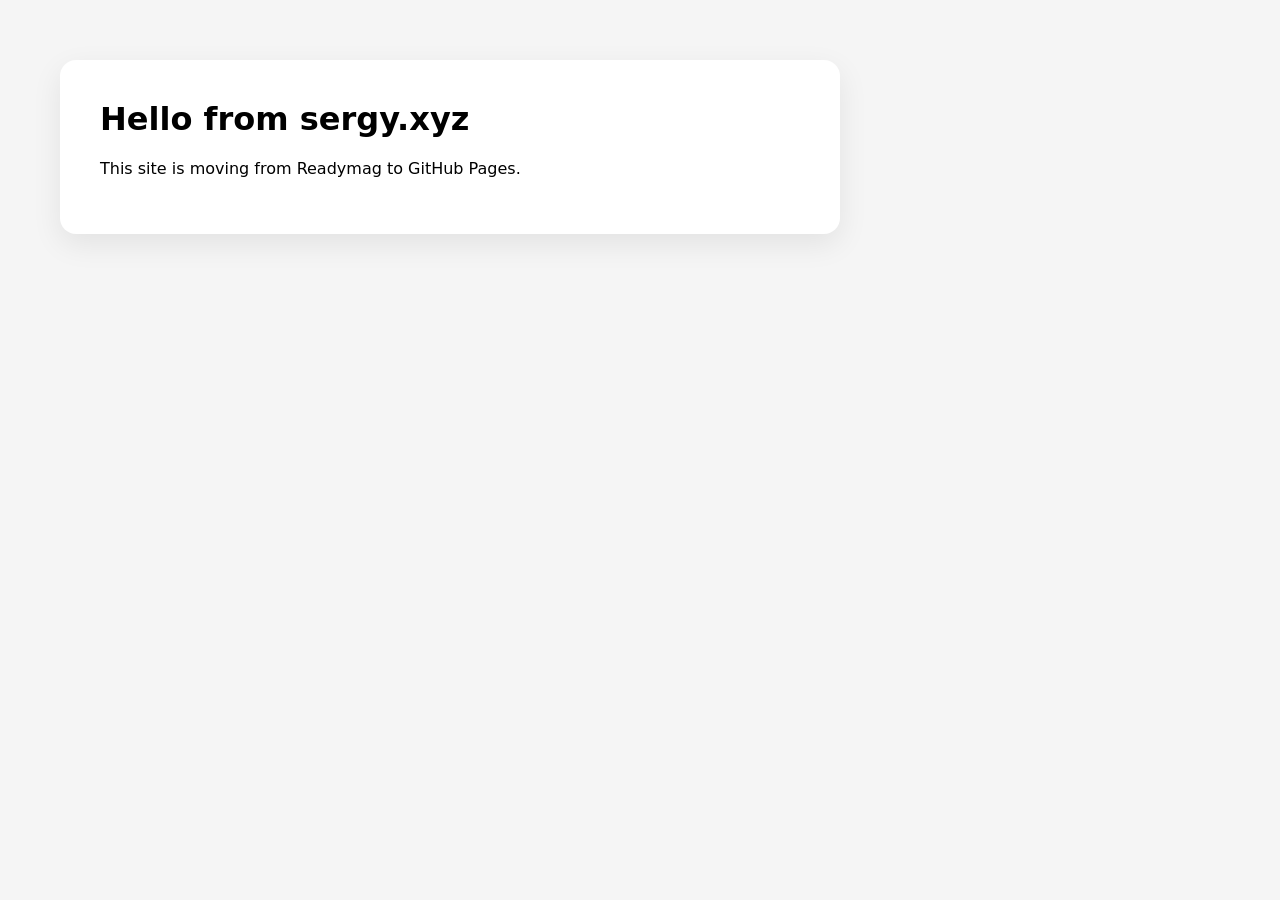
==== index.html @ a9dfe098 "Create index.html Start point" ====
<!doctype html>
<html lang="en">
<head>
  <meta charset="utf-8">
  <meta name="viewport" content="width=device-width, initial-scale=1">
  <title>sergy.xyz</title>
  <style>
    body {
      font-family: system-ui, -apple-system, Segoe UI, Roboto, Arial;
      margin: 0;
      padding: 60px;
      background: #f5f5f5;
    }
    .card {
      max-width: 700px;
      background: white;
      padding: 40px;
      border-radius: 16px;
      box-shadow: 0 10px 30px rgba(0,0,0,.08);
    }
    h1 { margin-top: 0; }
  </style>
</head>
<body>
  <div class="card">
    <h1>Hello from sergy.xyz</h1>
    <p>This site is moving from Readymag to GitHub Pages.</p>
  </div>
</body>
</html>
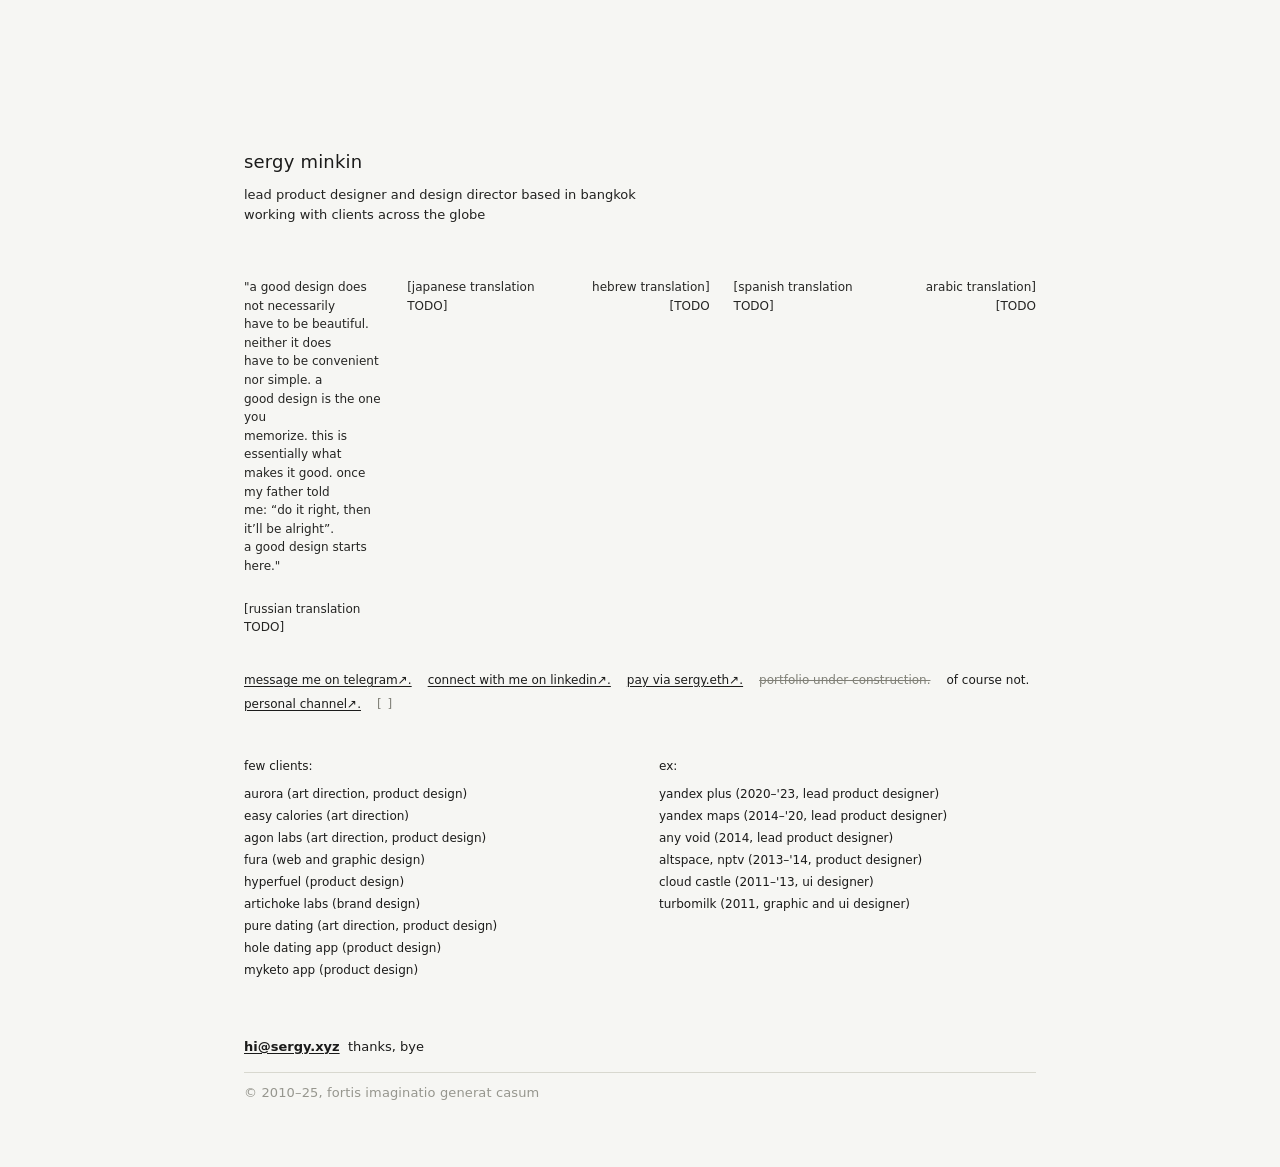
==== commit 2cf75c42: "You are a coding agent. Build a clean, static, single-page website (no frameworks) that recreates th" ====
--- a/index.html
+++ b/index.html
@@ -4,27 +4,108 @@
   <meta charset="utf-8">
   <meta name="viewport" content="width=device-width, initial-scale=1">
   <title>sergy.xyz</title>
-  <style>
-    body {
-      font-family: system-ui, -apple-system, Segoe UI, Roboto, Arial;
-      margin: 0;
-      padding: 60px;
-      background: #f5f5f5;
-    }
-    .card {
-      max-width: 700px;
-      background: white;
-      padding: 40px;
-      border-radius: 16px;
-      box-shadow: 0 10px 30px rgba(0,0,0,.08);
-    }
-    h1 { margin-top: 0; }
-  </style>
+  <meta name="description" content="Sergy Minkin — lead product designer and design director based in Bangkok.">
+  <link rel="stylesheet" href="styles.css">
 </head>
 <body>
-  <div class="card">
-    <h1>Hello from sergy.xyz</h1>
-    <p>This site is moving from Readymag to GitHub Pages.</p>
-  </div>
+  <main class="page">
+    <header class="intro" aria-label="Introduction">
+      <h1>sergy minkin</h1>
+      <p>lead product designer and design director based in bangkok</p>
+      <p>working with clients across the globe</p>
+    </header>
+
+    <section class="quotes" aria-label="Design statement in multiple languages">
+      <article class="quote" lang="en">
+        <h2 class="sr-only">English</h2>
+        <p>"a good design does not necessarily<br>
+        have to be beautiful. neither it does<br>
+        have to be convenient nor simple. a<br>
+        good design is the one you<br>
+        memorize. this is essentially what<br>
+        makes it good. once my father told<br>
+        me: “do it right, then it’ll be alright”.<br>
+        a good design starts here."</p>
+      </article>
+
+      <article class="quote" lang="ja">
+        <h2 class="sr-only">Japanese</h2>
+        <!-- TODO: replace with extracted Japanese translation from Readymag page -->
+        <p>[japanese translation TODO]</p>
+      </article>
+
+      <article class="quote" lang="he" dir="rtl">
+        <h2 class="sr-only">Hebrew</h2>
+        <!-- TODO: replace with extracted Hebrew translation from Readymag page -->
+        <p>[hebrew translation TODO]</p>
+      </article>
+
+      <article class="quote" lang="es">
+        <h2 class="sr-only">Spanish</h2>
+        <!-- TODO: replace with extracted Spanish translation from Readymag page -->
+        <p>[spanish translation TODO]</p>
+      </article>
+
+      <article class="quote" lang="ar" dir="rtl">
+        <h2 class="sr-only">Arabic</h2>
+        <!-- TODO: replace with extracted Arabic translation from Readymag page -->
+        <p>[arabic translation TODO]</p>
+      </article>
+
+      <article class="quote" lang="ru">
+        <h2 class="sr-only">Russian</h2>
+        <!-- TODO: replace with extracted Russian translation from Readymag page -->
+        <p>[russian translation TODO]</p>
+      </article>
+    </section>
+
+    <nav class="links" aria-label="External links">
+      <!-- TODO: replace # with the real Telegram URL -->
+      <a href="#">message me on telegram↗.</a>
+      <!-- TODO: replace # with the real LinkedIn URL -->
+      <a href="#">connect with me on linkedin↗.</a>
+      <!-- TODO: replace # with the real wallet/payment URL -->
+      <a href="#">pay via sergy.eth↗.</a>
+      <span class="muted"><s>portfolio under construction.</s></span>
+      <span>of course not.</span>
+      <!-- TODO: replace # with the real personal channel URL -->
+      <a href="#">personal channel↗.</a>
+      <span class="placeholder" aria-hidden="true">[ ]</span>
+    </nav>
+
+    <section class="clients" aria-label="Client history">
+      <article>
+        <h2>few clients:</h2>
+        <ul>
+          <li>aurora (art direction, product design)</li>
+          <li>easy calories (art direction)</li>
+          <li>agon labs (art direction, product design)</li>
+          <li>fura (web and graphic design)</li>
+          <li>hyperfuel (product design)</li>
+          <li>artichoke labs (brand design)</li>
+          <li>pure dating (art direction, product design)</li>
+          <li>hole dating app (product design)</li>
+          <li>myketo app (product design)</li>
+        </ul>
+      </article>
+
+      <article>
+        <h2>ex:</h2>
+        <ul>
+          <li>yandex plus (2020–'23, lead product designer)</li>
+          <li>yandex maps (2014–'20, lead product designer)</li>
+          <li>any void (2014, lead product designer)</li>
+          <li>altspace, nptv (2013–'14, product designer)</li>
+          <li>cloud castle (2011–'13, ui designer)</li>
+          <li>turbomilk (2011, graphic and ui designer)</li>
+        </ul>
+      </article>
+    </section>
+
+    <footer class="footer">
+      <p><a class="email" href="mailto:hi@sergy.xyz">hi@sergy.xyz</a> &nbsp;thanks, bye</p>
+      <p class="copyright">© 2010–25, fortis imaginatio generat casum</p>
+    </footer>
+  </main>
 </body>
 </html>
--- a/styles.css
+++ b/styles.css
@@ -0,0 +1,176 @@
+:root {
+  --bg: #f6f6f3;
+  --text: #1b1b1a;
+  --muted: #808077;
+  --line: #d8d8cf;
+}
+
+* {
+  box-sizing: border-box;
+}
+
+html,
+body {
+  margin: 0;
+  padding: 0;
+}
+
+body {
+  font-family: system-ui, -apple-system, "Segoe UI", Roboto, Arial, sans-serif;
+  background: var(--bg);
+  color: var(--text);
+  font-size: 13px;
+  line-height: 1.5;
+  text-rendering: optimizeLegibility;
+}
+
+.page {
+  max-width: 840px;
+  margin: 0 auto;
+  padding: 148px 24px 64px;
+}
+
+.intro {
+  margin-bottom: 54px;
+}
+
+h1,
+h2,
+p,
+ul {
+  margin: 0;
+}
+
+h1 {
+  font-size: 18px;
+  font-weight: 500;
+  letter-spacing: 0.01em;
+  margin-bottom: 10px;
+}
+
+.intro p {
+  font-size: 13px;
+  color: #222220;
+}
+
+.quotes {
+  display: grid;
+  grid-template-columns: repeat(auto-fit, minmax(120px, 1fr));
+  gap: 24px;
+  margin-bottom: 34px;
+}
+
+.quote p {
+  font-size: 12px;
+  line-height: 1.55;
+  color: #252523;
+}
+
+.links {
+  display: flex;
+  flex-wrap: wrap;
+  gap: 6px 16px;
+  margin-bottom: 44px;
+  font-size: 12px;
+}
+
+.links a,
+.footer a {
+  color: inherit;
+  text-decoration: underline;
+  text-underline-offset: 2px;
+}
+
+.links a:hover,
+.footer a:hover {
+  text-decoration-thickness: 2px;
+}
+
+.links a:focus-visible,
+.footer a:focus-visible {
+  outline: 2px solid var(--text);
+  outline-offset: 2px;
+  border-radius: 2px;
+}
+
+.muted {
+  color: var(--muted);
+}
+
+.placeholder {
+  color: var(--muted);
+  letter-spacing: 0.08em;
+}
+
+.clients {
+  display: grid;
+  grid-template-columns: repeat(2, minmax(0, 1fr));
+  gap: 26px 38px;
+  margin-bottom: 46px;
+}
+
+.clients h2 {
+  font-size: 12px;
+  font-weight: 500;
+  margin-bottom: 10px;
+}
+
+.clients ul {
+  list-style: none;
+  padding: 0;
+}
+
+.clients li {
+  margin-bottom: 4px;
+  font-size: 12px;
+  line-height: 1.5;
+}
+
+.footer {
+  padding-top: 8px;
+}
+
+.footer p {
+  font-size: 13px;
+}
+
+.footer .email {
+  font-weight: 600;
+}
+
+.copyright {
+  margin-top: 16px;
+  padding-top: 10px;
+  border-top: 1px solid var(--line);
+  font-size: 10px;
+  color: #96968e;
+  letter-spacing: 0.01em;
+}
+
+.sr-only {
+  position: absolute;
+  width: 1px;
+  height: 1px;
+  padding: 0;
+  margin: -1px;
+  overflow: hidden;
+  clip: rect(0, 0, 0, 0);
+  white-space: nowrap;
+  border: 0;
+}
+
+@media (max-width: 760px) {
+  .page {
+    padding-top: 88px;
+  }
+
+  .quotes {
+    grid-template-columns: 1fr;
+    gap: 18px;
+  }
+
+  .clients {
+    grid-template-columns: 1fr;
+    gap: 24px;
+  }
+}
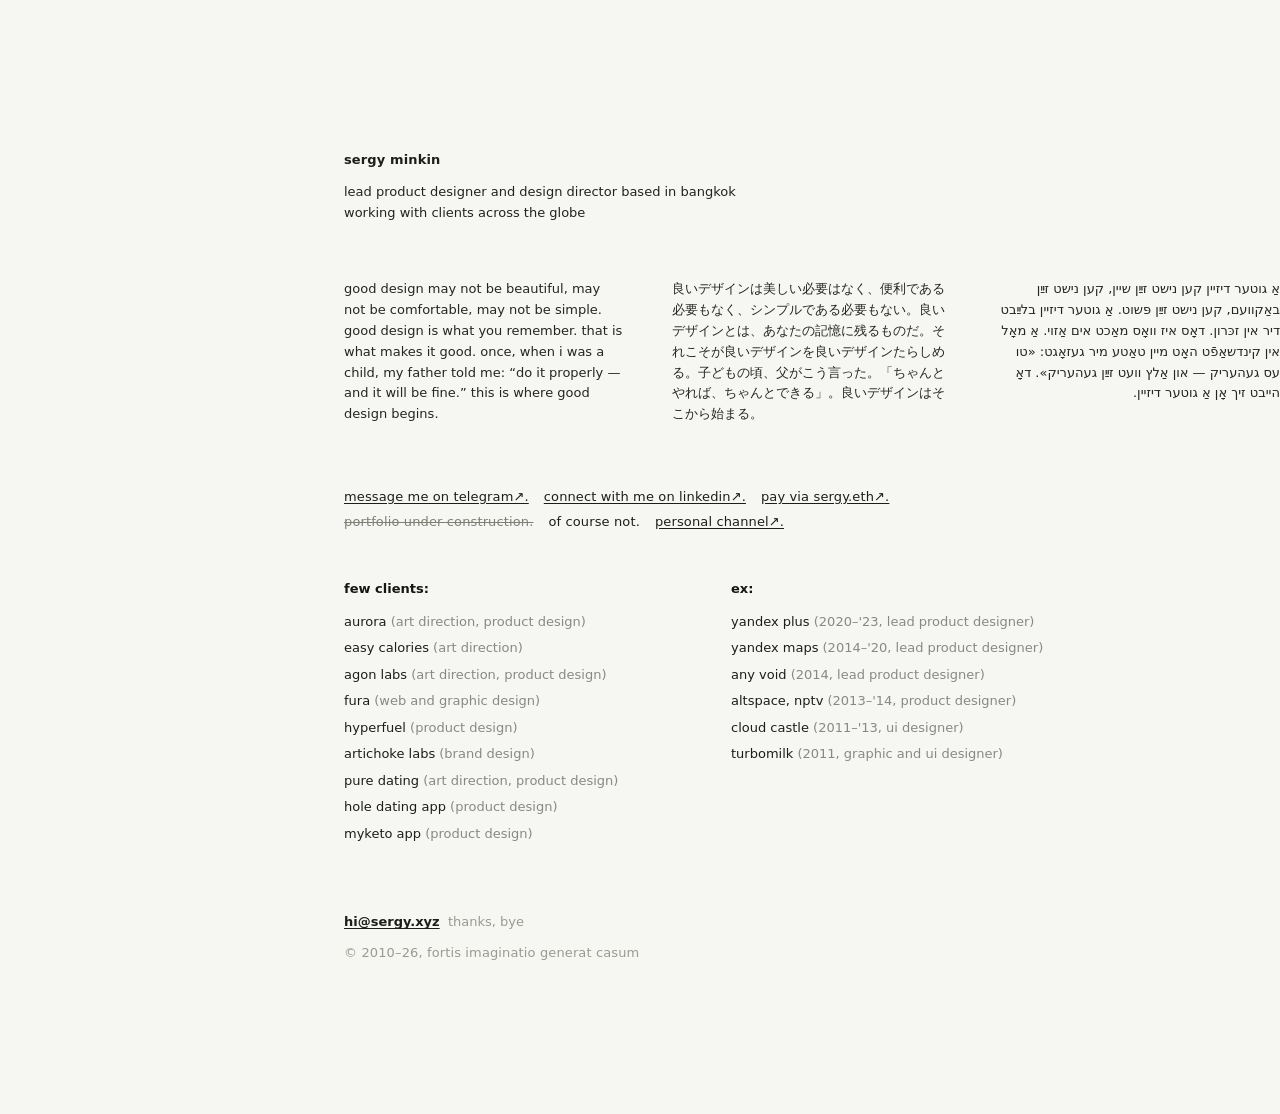
==== commit b5ecacca: "Update index quote text" ====
--- a/index.html
+++ b/index.html
@@ -18,94 +18,174 @@
     <section class="quotes" aria-label="Design statement in multiple languages">
       <article class="quote" lang="en">
         <h2 class="sr-only">English</h2>
-        <p>"a good design does not necessarily<br>
-        have to be beautiful. neither it does<br>
-        have to be convenient nor simple. a<br>
-        good design is the one you<br>
-        memorize. this is essentially what<br>
-        makes it good. once my father told<br>
-        me: “do it right, then it’ll be alright”.<br>
-        a good design starts here."</p>
+        <p>good design may not&nbsp;be beautiful, may not&nbsp;be comfortable, may not&nbsp;be simple. good design is what you remember. that is what makes&nbsp;it good. once, when i was a child, my father told&nbsp;me: “do it properly — and it will&nbsp;be fine.” this&nbsp;is where good design begins.</p>
       </article>
 
       <article class="quote" lang="ja">
         <h2 class="sr-only">Japanese</h2>
-        <!-- TODO: replace with extracted Japanese translation from Readymag page -->
-        <p>[japanese translation TODO]</p>
+        <p>良いデザインは美しい必要はなく、便利である必要もなく、シンプルである必要もない。良いデザインとは、あなたの記憶に残るものだ。それこそが良いデザインを良いデザインたらしめる。子どもの頃、父がこう言った。「ちゃんとやれば、ちゃんとできる」。良いデザインはそこから始まる。</p>
       </article>
 
-      <article class="quote" lang="he" dir="rtl">
-        <h2 class="sr-only">Hebrew</h2>
-        <!-- TODO: replace with extracted Hebrew translation from Readymag page -->
-        <p>[hebrew translation TODO]</p>
+      <article class="quote" lang="yi" dir="rtl">
+        <h2 class="sr-only">Yiddish</h2>
+        <p>אַ גוטער דיזיין קען נישט זײַן שיין, קען נישט זײַן באַקוועם, קען נישט זײַן פּשוט. אַ גוטער דיזיין בלײַבט דיר אין זכּרון. דאָס איז וואָס מאַכט אים אַזוי. אַ מאָל אין קינדשאַפֿט האָט מיין טאַטע מיר געזאָגט: «טו עס געהעריק — און אַלץ וועט זײַן געהעריק». דאָ הייבט זיך אָן אַ גוטער דיזיין.</p>
+      </article>
+
+      <article class="quote" lang="ar" dir="rtl">
+        <h2 class="sr-only">Arabic</h2>
+        <p>قد لا يكون التصميم الجيد جميلًا، وقد لا يكون مريحًا، وقد لا يكون بسيطًا. التصميم الجيد هو ما تتذكره. وهذا ما يجعله جيدًا. ذات مرة في طفولتي قال لي أبي: «افعلها كما ينبغي، وسيكون كل شيء كما ينبغي». ومن هنا يبدأ التصميم الجيد.</p>
       </article>
 
       <article class="quote" lang="es">
         <h2 class="sr-only">Spanish</h2>
-        <!-- TODO: replace with extracted Spanish translation from Readymag page -->
-        <p>[spanish translation TODO]</p>
-      </article>
-
-      <article class="quote" lang="ar" dir="rtl">
-        <h2 class="sr-only">Arabic</h2>
-        <!-- TODO: replace with extracted Arabic translation from Readymag page -->
-        <p>[arabic translation TODO]</p>
+        <p>Un buen diseño puede no&nbsp;ser bonito, puede no&nbsp;ser cómodo, puede no&nbsp;ser simple. Un buen diseño lo&nbsp;recuerdas. Eso es lo que lo&nbsp;hace serlo. Una vez, de&nbsp;niño, mi padre me dijo: «Hazlo bien y&nbsp;saldrá bien». Ahí es donde empieza un buen diseño.</p>
       </article>
 
       <article class="quote" lang="ru">
         <h2 class="sr-only">Russian</h2>
-        <!-- TODO: replace with extracted Russian translation from Readymag page -->
-        <p>[russian translation TODO]</p>
+        <p>хороший дизайн может не&nbsp;быть красивым, может не&nbsp;быть удобным, может не&nbsp;быть простым. хороший дизайн вы запоминаете. это и&nbsp;делает его таковым. однажды в&nbsp;детстве отец сказал мне: «нормально делай — нормально будет». с&nbsp;этого и&nbsp;начинается хороший дизайн.</p>
       </article>
     </section>
 
     <nav class="links" aria-label="External links">
       <!-- TODO: replace # with the real Telegram URL -->
-      <a href="#">message me on telegram↗.</a>
+      <a href="#" rel="noopener">message me on telegram↗.</a>
       <!-- TODO: replace # with the real LinkedIn URL -->
-      <a href="#">connect with me on linkedin↗.</a>
+      <a href="#" rel="noopener">connect with me on linkedin↗.</a>
       <!-- TODO: replace # with the real wallet/payment URL -->
-      <a href="#">pay via sergy.eth↗.</a>
+      <a href="#" rel="noopener">pay via sergy.eth↗.</a>
       <span class="muted"><s>portfolio under construction.</s></span>
       <span>of course not.</span>
       <!-- TODO: replace # with the real personal channel URL -->
-      <a href="#">personal channel↗.</a>
-      <span class="placeholder" aria-hidden="true">[ ]</span>
+      <a href="#" rel="noopener">personal channel↗.</a>
     </nav>
 
     <section class="clients" aria-label="Client history">
       <article>
         <h2>few clients:</h2>
         <ul>
-          <li>aurora (art direction, product design)</li>
-          <li>easy calories (art direction)</li>
-          <li>agon labs (art direction, product design)</li>
-          <li>fura (web and graphic design)</li>
-          <li>hyperfuel (product design)</li>
-          <li>artichoke labs (brand design)</li>
-          <li>pure dating (art direction, product design)</li>
-          <li>hole dating app (product design)</li>
-          <li>myketo app (product design)</li>
+          <li>aurora <span class="meta">(art direction, product design)</span></li>
+          <li>easy calories <span class="meta">(art direction)</span></li>
+          <li>agon labs <span class="meta">(art direction, product design)</span></li>
+          <li>fura <span class="meta">(web and graphic design)</span></li>
+          <li>hyperfuel <span class="meta">(product design)</span></li>
+          <li>artichoke labs <span class="meta">(brand design)</span></li>
+          <li>pure dating <span class="meta">(art direction, product design)</span></li>
+          <li>hole dating app <span class="meta">(product design)</span></li>
+          <li>myketo app <span class="meta">(product design)</span></li>
         </ul>
       </article>
 
       <article>
         <h2>ex:</h2>
         <ul>
-          <li>yandex plus (2020–'23, lead product designer)</li>
-          <li>yandex maps (2014–'20, lead product designer)</li>
-          <li>any void (2014, lead product designer)</li>
-          <li>altspace, nptv (2013–'14, product designer)</li>
-          <li>cloud castle (2011–'13, ui designer)</li>
-          <li>turbomilk (2011, graphic and ui designer)</li>
+          <li>yandex plus <span class="meta">(2020–'23, lead product designer)</span></li>
+          <li>yandex maps <span class="meta">(2014–'20, lead product designer)</span></li>
+          <li>any void <span class="meta">(2014, lead product designer)</span></li>
+          <li>altspace, nptv <span class="meta">(2013–'14, product designer)</span></li>
+          <li>cloud castle <span class="meta">(2011–'13, ui designer)</span></li>
+          <li>turbomilk <span class="meta">(2011, graphic and ui designer)</span></li>
         </ul>
       </article>
     </section>
 
     <footer class="footer">
       <p><a class="email" href="mailto:hi@sergy.xyz">hi@sergy.xyz</a> &nbsp;thanks, bye</p>
-      <p class="copyright">© 2010–25, fortis imaginatio generat casum</p>
+      <p class="copyright">© 2010–26, fortis imaginatio generat casum</p>
     </footer>
   </main>
+  <script>
+    (function () {
+      var quotes = document.querySelector(".quotes");
+      if (!quotes) return;
+
+      var finePointer = window.matchMedia("(pointer: fine)").matches;
+      if (!finePointer) return;
+
+      var mouseX = window.innerWidth / 2;
+      var hasMouse = false;
+      var isHoveringQuotes = false;
+      var velocity = 0;
+      var targetVelocity = 0;
+      var maxSpeedPerSecond = 120;
+      var smoothingPerSecond = 10;
+      var centerZoneRatio = 0.3;
+      var extraRightPadding = 80;
+      var lastTime = performance.now();
+
+      function clamp(value, min, max) {
+        return Math.min(max, Math.max(min, value));
+      }
+
+      function updateTargetVelocity() {
+        var width = window.innerWidth || 1;
+        var center = width / 2;
+        var halfDeadZone = (width * centerZoneRatio) / 2;
+        var distanceFromCenter = mouseX - center;
+        var outsideDeadZone = Math.abs(distanceFromCenter) - halfDeadZone;
+
+        if (!isHoveringQuotes || !hasMouse || outsideDeadZone <= 0) {
+          targetVelocity = 0;
+          return;
+        }
+
+        var maxDistance = center - halfDeadZone;
+        var strength = Math.min(1, outsideDeadZone / maxDistance);
+        targetVelocity = Math.sign(distanceFromCenter) * strength * maxSpeedPerSecond;
+      }
+
+      function tick(now) {
+        var dt = Math.min(0.05, Math.max(0.001, (now - lastTime) / 1000));
+        lastTime = now;
+
+        updateTargetVelocity();
+        var blend = 1 - Math.exp(-smoothingPerSecond * dt);
+        velocity += (targetVelocity - velocity) * blend;
+
+        if (Math.abs(velocity) < 0.5) {
+          velocity = 0;
+        }
+
+        var maxScrollLeft = Math.max(0, quotes.scrollWidth - quotes.clientWidth - extraRightPadding);
+        var nextScrollLeft = clamp(quotes.scrollLeft + velocity * dt, 0, maxScrollLeft);
+
+        if (quotes.scrollLeft >= maxScrollLeft && velocity > 0) {
+          velocity = 0;
+          targetVelocity = 0;
+          nextScrollLeft = maxScrollLeft;
+        }
+
+        if (quotes.scrollLeft <= 0 && velocity < 0) {
+          velocity = 0;
+          targetVelocity = 0;
+          nextScrollLeft = 0;
+        }
+
+        quotes.scrollLeft = nextScrollLeft;
+        requestAnimationFrame(tick);
+      }
+
+      quotes.addEventListener("mouseenter", function () {
+        isHoveringQuotes = true;
+      });
+
+      quotes.addEventListener("mousemove", function (event) {
+        hasMouse = true;
+        mouseX = event.clientX;
+      });
+
+      quotes.addEventListener("mouseleave", function () {
+        isHoveringQuotes = false;
+        hasMouse = false;
+        velocity = 0;
+        targetVelocity = 0;
+      });
+
+      requestAnimationFrame(function (now) {
+        lastTime = now;
+        requestAnimationFrame(tick);
+      });
+    })();
+  </script>
 </body>
 </html>
--- a/styles.css
+++ b/styles.css
@@ -1,8 +1,10 @@
 :root {
   --bg: #f6f6f3;
-  --text: #1b1b1a;
-  --muted: #808077;
-  --line: #d8d8cf;
+  --text: #1d1d1b;
+  --title: #151513;
+  --muted: #7f7f76;
+  --line: #ddddd5;
+  --footer: #9a9a92;
 }
 
 * {
@@ -20,18 +22,27 @@
   background: var(--bg);
   color: var(--text);
   font-size: 13px;
-  line-height: 1.5;
+  line-height: 1.6;
   text-rendering: optimizeLegibility;
+  overflow-x: hidden;
+  min-height: 100vh;
+  display: flex;
+  flex-direction: column;
+  justify-content: center;
+  align-items: center;
+  padding-top: 150px;
+  padding-bottom: 150px;
 }
 
 .page {
-  max-width: 840px;
+  width: 100%;
+  max-width: 640px;
   margin: 0 auto;
-  padding: 148px 24px 64px;
+  padding: 0 24px;
 }
 
 .intro {
-  margin-bottom: 54px;
+  margin-bottom: 56px;
 }
 
 h1,
@@ -42,36 +53,75 @@
 }
 
 h1 {
-  font-size: 18px;
-  font-weight: 500;
+  font-size: 13px;
+  font-weight: 700;
   letter-spacing: 0.01em;
-  margin-bottom: 10px;
+  margin-bottom: 11px;
 }
 
 .intro p {
-  font-size: 13px;
   color: #222220;
 }
 
 .quotes {
-  display: grid;
-  grid-template-columns: repeat(auto-fit, minmax(120px, 1fr));
-  gap: 24px;
-  margin-bottom: 34px;
+  display: flex;
+  flex-wrap: nowrap;
+  gap: 48px;
+  align-items: start;
+  width: 100vw;
+  position: relative;
+  left: 50%;
+  right: 50%;
+  margin-left: -50vw;
+  margin-right: -50vw;
+  overflow-x: auto;
+  overflow-y: hidden;
+  margin-bottom: 36px;
+  padding-left: max(24px, calc((100vw - 640px) / 2 + 24px));
+  padding-right: max(24px, calc((100vw - 640px) / 2 + 24px));
+  padding-bottom: 6px;
+  -webkit-overflow-scrolling: touch;
+  scrollbar-width: none;
+}
+
+.quotes::-webkit-scrollbar {
+  display: none;
+}
+
+.quote {
+  flex: 0 0 280px;
+  width: 280px;
+  margin: 0;
 }
 
 .quote p {
-  font-size: 12px;
-  line-height: 1.55;
+  font-size: 13px;
+  line-height: 1.6;
   color: #252523;
+  margin: 0;
+}
+
+.quote *:first-child {
+  margin-top: 0;
+}
+
+.quote *:last-child {
+  margin-bottom: 0;
+}
+
+.quote[lang="yi"],
+.quote[lang="ar"] {
+  unicode-bidi: plaintext;
 }
 
 .links {
   display: flex;
   flex-wrap: wrap;
-  gap: 6px 16px;
-  margin-bottom: 44px;
-  font-size: 12px;
+  gap: 7px 15px;
+  margin-bottom: 48px;
+  font-size: 13px;
+  letter-spacing: 0.01em;
+  line-height: 1.4;
 }
 
 .links a,
@@ -86,6 +136,11 @@
   text-decoration-thickness: 2px;
 }
 
+.links a {
+  display: inline-flex;
+  align-items: baseline;
+}
+
 .links a:focus-visible,
 .footer a:focus-visible {
   outline: 2px solid var(--text);
@@ -97,22 +152,32 @@
   color: var(--muted);
 }
 
+.muted s {
+  text-decoration-thickness: 0.06em;
+}
+
 .placeholder {
   color: var(--muted);
   letter-spacing: 0.08em;
 }
 
+.meta {
+  opacity: 0.5;
+}
+
 .clients {
+  width: min(710px, calc(100vw - 48px));
   display: grid;
-  grid-template-columns: repeat(2, minmax(0, 1fr));
-  gap: 26px 38px;
-  margin-bottom: 46px;
+  grid-template-columns: 1fr 1fr;
+  gap: 64px;
+  margin-bottom: 48px;
 }
 
 .clients h2 {
-  font-size: 12px;
-  font-weight: 500;
-  margin-bottom: 10px;
+  color: var(--title);
+  font-size: 13px;
+  font-weight: 600;
+  margin-bottom: 12px;
 }
 
 .clients ul {
@@ -121,30 +186,34 @@
 }
 
 .clients li {
-  margin-bottom: 4px;
-  font-size: 12px;
+  margin-bottom: 7px;
+  font-size: 13px;
   line-height: 1.5;
 }
 
 .footer {
-  padding-top: 8px;
+  border-top: 0;
+  padding-top: 14px;
 }
 
 .footer p {
   font-size: 13px;
+  color: var(--footer);
 }
 
 .footer .email {
-  font-weight: 600;
+  color: var(--text);
+  font-weight: 700;
 }
 
 .copyright {
-  margin-top: 16px;
-  padding-top: 10px;
-  border-top: 1px solid var(--line);
-  font-size: 10px;
-  color: #96968e;
+  margin-top: 10px;
+  padding-top: 0;
+  border-top: 0;
+  font-size: 13px;
+  color: var(--footer);
   letter-spacing: 0.01em;
+  text-align: left;
 }
 
 .sr-only {
@@ -161,15 +230,12 @@
 
 @media (max-width: 760px) {
   .page {
-    padding-top: 88px;
+    max-width: 100%;
+    padding: 0 24px;
   }
 
-  .quotes {
-    grid-template-columns: 1fr;
-    gap: 18px;
-  }
-
   .clients {
+    width: 100%;
     grid-template-columns: 1fr;
     gap: 24px;
   }
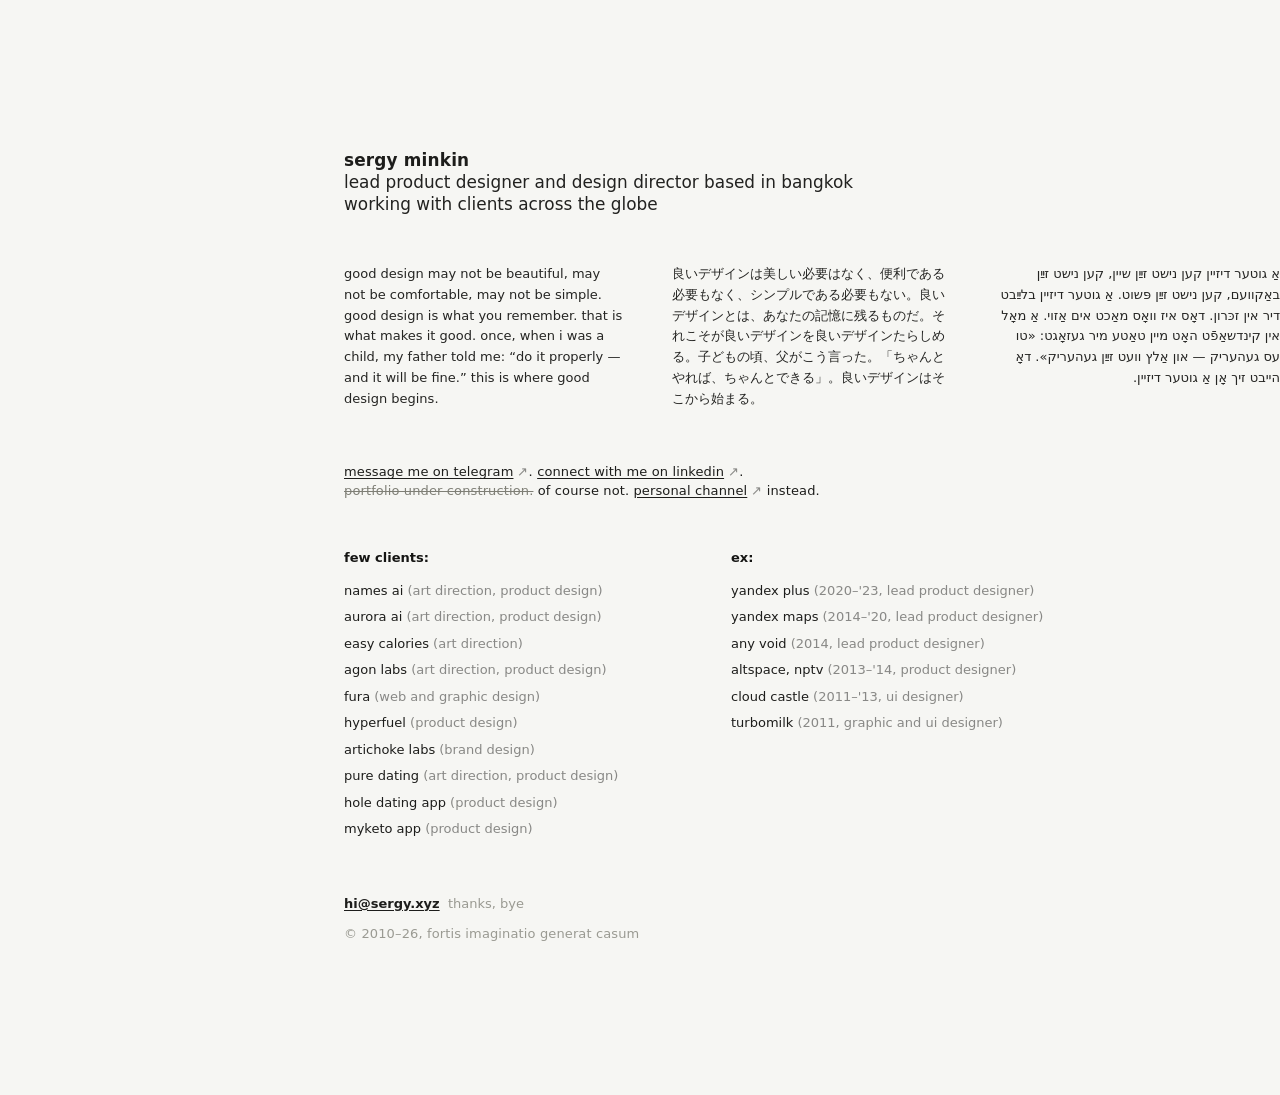
==== commit 2df5aefe: "v1.0 (fin)" ====
--- a/index.html
+++ b/index.html
@@ -38,33 +38,36 @@
 
       <article class="quote" lang="es">
         <h2 class="sr-only">Spanish</h2>
-        <p>Un buen diseño puede no&nbsp;ser bonito, puede no&nbsp;ser cómodo, puede no&nbsp;ser simple. Un buen diseño lo&nbsp;recuerdas. Eso es lo que lo&nbsp;hace serlo. Una vez, de&nbsp;niño, mi padre me dijo: «Hazlo bien y&nbsp;saldrá bien». Ahí es donde empieza un buen diseño.</p>
+        <p>un buen diseño puede no&nbsp;ser bonito, puede no&nbsp;ser cómodo, puede no&nbsp;ser simple. un buen diseño lo&nbsp;recuerdas. eso es lo que lo&nbsp;hace serlo. una vez, de&nbsp;niño, mi padre me dijo: «hazlo bien y&nbsp;saldrá bien». ahí es donde empieza un buen diseño.</p>
       </article>
 
-      <article class="quote" lang="ru">
+      <article class="quote" lang="th">
+        <h2 class="sr-only">Thai</h2>
+        <p>การออกแบบที่ดีอาจไม่สวยงาม อาจไม่สะดวกสบาย และอาจไม่เรียบง่าย การออกแบบที่ดีคือสิ่งที่คุณจดจำได้ นั่นคือสิ่งที่ทำให้มันดี ครั้งหนึ่งในวัยเด็ก พ่อเคยบอกผมว่า “ทำให้ดี แล้วมันจะดีเอง” นี่คือจุดเริ่มต้นของการออกแบบที่ดี</p>
+      </article>
+
+      <article class="quote" lang="fr">
+        <h2 class="sr-only">French</h2>
+        <p>un bon design peut ne pas être beau, ni confortable, ni simple. un bon design est celui dont on se souvient. c’est ce qui le rend tel qu’il est. un jour, quand j’étais enfant, mon père m’a dit&nbsp;: «&nbsp;fais-le correctement — et tout ira bien.&nbsp;» c’est là que commence un bon design.</p>
+      </article>
+
+      <article class="quote quote--ru" lang="ru">
         <h2 class="sr-only">Russian</h2>
         <p>хороший дизайн может не&nbsp;быть красивым, может не&nbsp;быть удобным, может не&nbsp;быть простым. хороший дизайн вы запоминаете. это и&nbsp;делает его таковым. однажды в&nbsp;детстве отец сказал мне: «нормально делай — нормально будет». с&nbsp;этого и&nbsp;начинается хороший дизайн.</p>
       </article>
     </section>
 
     <nav class="links" aria-label="External links">
-      <!-- TODO: replace # with the real Telegram URL -->
-      <a href="#" rel="noopener">message me on telegram↗.</a>
-      <!-- TODO: replace # with the real LinkedIn URL -->
-      <a href="#" rel="noopener">connect with me on linkedin↗.</a>
-      <!-- TODO: replace # with the real wallet/payment URL -->
-      <a href="#" rel="noopener">pay via sergy.eth↗.</a>
-      <span class="muted"><s>portfolio under construction.</s></span>
-      <span>of course not.</span>
-      <!-- TODO: replace # with the real personal channel URL -->
-      <a href="#" rel="noopener">personal channel↗.</a>
+      <p><a href="https://t.me/iiiii" target="_blank" rel="noopener noreferrer">message me on telegram</a><span class="ext">↗︎</span>. <a href="https://linkedin.com/in/sergeyminkin" target="_blank" rel="noopener noreferrer">connect with me on linkedin</a><span class="ext">↗︎</span>.</p>
+      <p><span class="muted"><s>portfolio under construction.</s></span> <span>of course not.</span> <a href="https://t.me/dsllsn" target="_blank" rel="noopener noreferrer">personal channel</a><span class="ext">↗︎</span> instead.</p>
     </nav>
 
     <section class="clients" aria-label="Client history">
       <article>
         <h2>few clients:</h2>
         <ul>
-          <li>aurora <span class="meta">(art direction, product design)</span></li>
+          <li>names ai <span class="meta">(art direction, product design)</span></li>
+          <li>aurora ai <span class="meta">(art direction, product design)</span></li>
           <li>easy calories <span class="meta">(art direction)</span></li>
           <li>agon labs <span class="meta">(art direction, product design)</span></li>
           <li>fura <span class="meta">(web and graphic design)</span></li>
@@ -90,7 +93,7 @@
     </section>
 
     <footer class="footer">
-      <p><a class="email" href="mailto:hi@sergy.xyz">hi@sergy.xyz</a> &nbsp;thanks, bye</p>
+      <p><a class="email" href="mailto:hi@sergy.xyz" target="_blank" rel="noopener noreferrer">hi@sergy.xyz</a> &nbsp;thanks, bye</p>
       <p class="copyright">© 2010–26, fortis imaginatio generat casum</p>
     </footer>
   </main>
--- a/styles.css
+++ b/styles.css
@@ -39,10 +39,15 @@
   max-width: 640px;
   margin: 0 auto;
   padding: 0 24px;
+  display: flex;
+  flex-direction: column;
+  gap: 48px;
 }
 
 .intro {
-  margin-bottom: 56px;
+  margin: 0;
+  font-size: calc(13px * 1.3);
+  line-height: 1.3;
 }
 
 h1,
@@ -53,13 +58,14 @@
 }
 
 h1 {
-  font-size: 13px;
+  font-size: 1em;
   font-weight: 700;
   letter-spacing: 0.01em;
-  margin-bottom: 11px;
+  margin-bottom: 0;
 }
 
 .intro p {
+  font-size: 1em;
   color: #222220;
 }
 
@@ -76,7 +82,7 @@
   margin-right: -50vw;
   overflow-x: auto;
   overflow-y: hidden;
-  margin-bottom: 36px;
+  margin-bottom: 0;
   padding-left: max(24px, calc((100vw - 640px) / 2 + 24px));
   padding-right: max(24px, calc((100vw - 640px) / 2 + 24px));
   padding-bottom: 6px;
@@ -94,6 +100,16 @@
   margin: 0;
 }
 
+.quote[lang="fr"] {
+  flex: 0 0 310px;
+  width: 310px;
+}
+
+.quote--ru {
+  flex: 0 0 340px;
+  width: 340px;
+}
+
 .quote p {
   font-size: 13px;
   line-height: 1.6;
@@ -115,13 +131,14 @@
 }
 
 .links {
-  display: flex;
-  flex-wrap: wrap;
-  gap: 7px 15px;
-  margin-bottom: 48px;
+  margin: 0;
   font-size: 13px;
   letter-spacing: 0.01em;
   line-height: 1.4;
+}
+
+.links p {
+  margin: 0;
 }
 
 .links a,
@@ -137,8 +154,7 @@
 }
 
 .links a {
-  display: inline-flex;
-  align-items: baseline;
+  display: inline;
 }
 
 .links a:focus-visible,
@@ -165,12 +181,24 @@
   opacity: 0.5;
 }
 
+.ext {
+  font-family: "Times New Roman", Times, serif;
+  opacity: 0.5;
+  text-decoration: none;
+  display: inline-block;
+  margin-left: 4px;
+}
+
+a + .ext {
+  text-decoration: none;
+}
+
 .clients {
   width: min(710px, calc(100vw - 48px));
   display: grid;
   grid-template-columns: 1fr 1fr;
   gap: 64px;
-  margin-bottom: 48px;
+  margin: 0;
 }
 
 .clients h2 {
@@ -193,7 +221,7 @@
 
 .footer {
   border-top: 0;
-  padding-top: 14px;
+  padding-top: 0;
 }
 
 .footer p {
